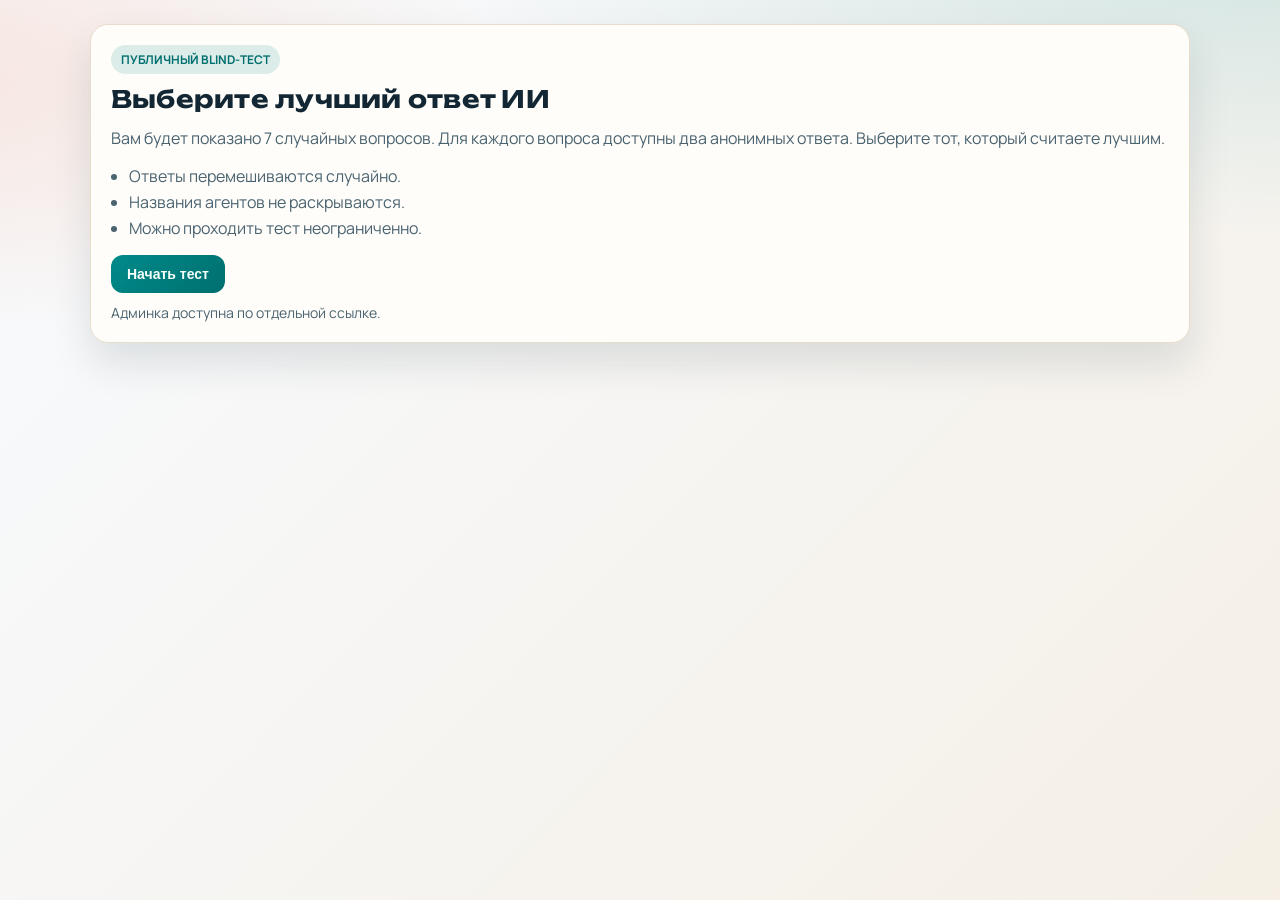
==== index.html @ d0b08a7c "Add files via upload" ====
﻿<!doctype html>
<html lang="ru">
<head>
  <meta charset="UTF-8">
  <meta name="viewport" content="width=device-width, initial-scale=1.0">
  <title>Слепой тест ИИ-агентов</title>
  <link rel="stylesheet" href="assets/styles.css">
  <script src="config.js"></script>
  <script defer src="assets/app.js"></script>
</head>
<body>
  <main class="page-wrap">
    <section class="panel hero" id="screen-intro">
      <p class="badge">Публичный blind-тест</p>
      <h1>Выберите лучший ответ ИИ</h1>
      <p class="lead">
        Вам будет показано 7 случайных вопросов. Для каждого вопроса доступны два анонимных ответа.
        Выберите тот, который считаете лучшим.
      </p>
      <ul class="meta-list">
        <li>Ответы перемешиваются случайно.</li>
        <li>Названия агентов не раскрываются.</li>
        <li>Можно проходить тест неограниченно.</li>
      </ul>
      <button id="start-test-btn" class="btn btn-primary">Начать тест</button>
      <p class="hint">Админка доступна по отдельной ссылке.</p>
    </section>

    <section class="panel hidden" id="screen-question" aria-live="polite">
      <header class="question-head">
        <p id="progress-text" class="progress-text">Вопрос 1 из 7</p>
        <div class="progress-track"><div id="progress-bar" class="progress-bar"></div></div>
      </header>

      <article class="prompt-card">
        <h2>Вопрос</h2>
        <p id="prompt-text"></p>
      </article>

      <section class="answer-grid">
        <article class="answer-card" id="answer-left-card">
          <h3>Вариант 1</h3>
          <div id="answer-left-text" class="answer-text"></div>
          <button class="btn btn-ghost" id="pick-left-btn">Выбрать вариант 1</button>
        </article>

        <article class="answer-card" id="answer-right-card">
          <h3>Вариант 2</h3>
          <div id="answer-right-text" class="answer-text"></div>
          <button class="btn btn-ghost" id="pick-right-btn">Выбрать вариант 2</button>
        </article>
      </section>
    </section>

    <section class="panel hidden" id="screen-finish">
      <p class="badge">Готово</p>
      <h2>Спасибо за прохождение теста</h2>
      <p id="finish-status" class="lead">Результаты сохранены.</p>
      <button id="restart-btn" class="btn btn-primary">Пройти ещё раз</button>
    </section>

    <section class="panel hidden" id="screen-error">
      <p class="badge warning">Ошибка</p>
      <h2>Не удалось загрузить данные</h2>
      <p id="error-text" class="lead"></p>
      <button id="retry-btn" class="btn btn-primary">Повторить</button>
    </section>
  </main>
</body>
</html>
---- assets/styles.css ----
﻿@import url("https://fonts.googleapis.com/css2?family=Manrope:wght@400;600;700;800&family=Unbounded:wght@500;700&display=swap");

:root {
  --bg-1: #f8fbff;
  --bg-2: #f5efe6;
  --panel: #fffdf9;
  --panel-border: #e8ddcb;
  --ink: #122733;
  --muted: #4a6370;
  --brand: #008a8a;
  --brand-dark: #006f6f;
  --accent: #ef6c2e;
  --danger: #a73737;
  --shadow: 0 20px 40px rgba(18, 39, 51, 0.12);
}

* {
  box-sizing: border-box;
}

html,
body {
  margin: 0;
  padding: 0;
  min-height: 100%;
}

body {
  font-family: "Manrope", "Segoe UI", sans-serif;
  color: var(--ink);
  background:
    radial-gradient(1200px 450px at 100% -10%, rgba(0, 138, 138, 0.16), transparent 72%),
    radial-gradient(900px 380px at -10% 8%, rgba(239, 108, 46, 0.16), transparent 70%),
    linear-gradient(135deg, var(--bg-1), var(--bg-2));
}

h1,
h2,
h3 {
  font-family: "Unbounded", "Manrope", sans-serif;
  margin: 0 0 12px;
  letter-spacing: 0.01em;
}

p {
  margin: 0;
}

.page-wrap {
  width: min(1100px, calc(100vw - 32px));
  margin: 24px auto 40px;
  display: grid;
  gap: 16px;
}

.panel {
  background: var(--panel);
  border: 1px solid var(--panel-border);
  border-radius: 18px;
  box-shadow: var(--shadow);
  padding: 20px;
}

.hero {
  animation: rise 0.45s ease both;
}

.badge {
  display: inline-flex;
  align-items: center;
  border-radius: 999px;
  background: rgba(0, 138, 138, 0.14);
  color: var(--brand-dark);
  padding: 6px 10px;
  font-size: 12px;
  font-weight: 700;
  text-transform: uppercase;
  margin-bottom: 10px;
}

.badge.warning {
  background: rgba(167, 55, 55, 0.14);
  color: var(--danger);
}

.lead {
  color: var(--muted);
  line-height: 1.55;
  margin-bottom: 14px;
}

.meta-list {
  margin: 0 0 16px;
  padding-left: 18px;
  color: var(--muted);
  display: grid;
  gap: 4px;
}

.hint {
  margin-top: 10px;
  color: var(--muted);
  font-size: 14px;
}

.btn {
  border: 0;
  border-radius: 12px;
  padding: 11px 16px;
  font-size: 14px;
  font-weight: 700;
  cursor: pointer;
  transition: transform 0.16s ease, opacity 0.16s ease, background 0.16s ease;
}

.btn:hover {
  transform: translateY(-1px);
}

.btn:disabled {
  opacity: 0.65;
  cursor: not-allowed;
  transform: none;
}

.btn-primary {
  background: linear-gradient(135deg, var(--brand), var(--brand-dark));
  color: #f6fffb;
}

.btn-ghost {
  background: rgba(18, 39, 51, 0.06);
  color: var(--ink);
}

.question-head {
  margin-bottom: 12px;
}

.progress-text {
  margin-bottom: 8px;
  color: var(--muted);
}

.progress-track {
  width: 100%;
  height: 8px;
  border-radius: 999px;
  background: rgba(18, 39, 51, 0.12);
  overflow: hidden;
}

.progress-bar {
  height: 100%;
  width: 0;
  background: linear-gradient(90deg, var(--accent), var(--brand));
  transition: width 0.24s ease;
}

.prompt-card {
  border: 1px solid var(--panel-border);
  border-radius: 14px;
  padding: 14px;
  margin-bottom: 14px;
  background: #fff;
}

.answer-grid {
  display: grid;
  gap: 14px;
  grid-template-columns: repeat(2, minmax(0, 1fr));
}

.answer-card {
  border: 1px solid var(--panel-border);
  border-radius: 14px;
  padding: 14px;
  background: #fff;
  display: grid;
  gap: 12px;
  align-content: start;
  min-height: 280px;
}

.answer-text {
  white-space: pre-wrap;
  line-height: 1.55;
  color: #1f3b48;
}

.hidden {
  display: none;
}

.admin-wrap .panel h2,
.admin-wrap .panel h3 {
  margin-top: 0;
}

.tab-row {
  display: flex;
  gap: 8px;
  flex-wrap: wrap;
}

.btn-tab {
  background: rgba(18, 39, 51, 0.08);
  color: var(--ink);
}

.btn-tab.active {
  background: linear-gradient(135deg, var(--accent), #d95f24);
  color: #fff;
}

.form-grid {
  display: grid;
  gap: 12px;
}

.import-panel {
  border: 1px dashed #b8ccd2;
  border-radius: 12px;
  padding: 12px;
  margin-bottom: 14px;
  background: #fcfeff;
}

.import-panel h3 {
  margin-top: 0;
}

label {
  display: grid;
  gap: 6px;
  font-weight: 600;
  color: #173744;
}

.inline-label {
  display: flex;
  align-items: center;
  gap: 8px;
}

input,
textarea {
  width: 100%;
  border: 1px solid #c7d6db;
  border-radius: 10px;
  padding: 10px;
  font-size: 14px;
  font-family: "Manrope", sans-serif;
  color: var(--ink);
  background: #fff;
}

textarea {
  resize: vertical;
}

.button-row,
.filters-row {
  display: flex;
  gap: 8px;
  flex-wrap: wrap;
  align-items: end;
}

.table-wrap {
  overflow-x: auto;
  border: 1px solid var(--panel-border);
  border-radius: 12px;
  margin-top: 12px;
}

table {
  width: 100%;
  border-collapse: collapse;
}

th,
td {
  border-bottom: 1px solid #e6ecef;
  text-align: left;
  padding: 10px;
  font-size: 13px;
  vertical-align: top;
}

th {
  background: #f6fafb;
  color: #264654;
}

tr:hover td {
  background: #fcfdfd;
}

.table-actions {
  display: flex;
  gap: 6px;
}

.small-btn {
  border: 0;
  border-radius: 8px;
  padding: 6px 8px;
  font-size: 12px;
  cursor: pointer;
}

.small-btn.edit {
  background: rgba(0, 138, 138, 0.16);
  color: #0d4f4f;
}

.small-btn.delete {
  background: rgba(167, 55, 55, 0.16);
  color: #772525;
}

.stats-grid {
  display: grid;
  grid-template-columns: repeat(2, minmax(0, 1fr));
  gap: 10px;
}

.stat-box {
  border: 1px solid var(--panel-border);
  border-radius: 12px;
  padding: 12px;
  background: #fff;
}

.stat-label {
  color: var(--muted);
  margin-bottom: 6px;
}

.stat-value {
  font-size: 28px;
  font-weight: 800;
  color: #1a3846;
}

@keyframes rise {
  from {
    opacity: 0;
    transform: translateY(8px);
  }

  to {
    opacity: 1;
    transform: translateY(0);
  }
}

@media (max-width: 860px) {
  .answer-grid {
    grid-template-columns: 1fr;
  }

  .stats-grid {
    grid-template-columns: 1fr;
  }
}
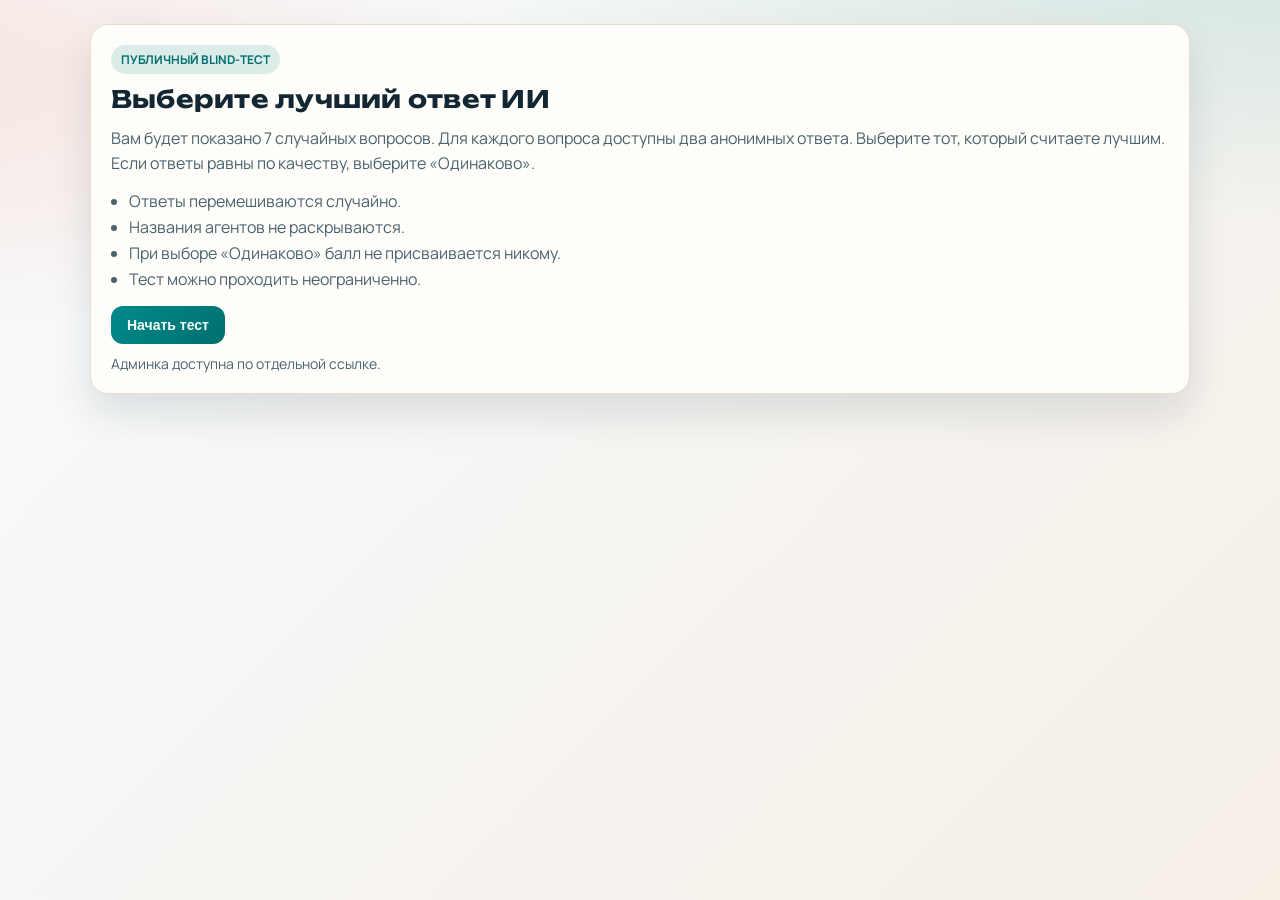
==== commit 92d43b27: "Add files via upload" ====
--- a/index.html
+++ b/index.html
@@ -15,12 +15,13 @@
       <h1>Выберите лучший ответ ИИ</h1>
       <p class="lead">
         Вам будет показано 7 случайных вопросов. Для каждого вопроса доступны два анонимных ответа.
-        Выберите тот, который считаете лучшим.
+        Выберите тот, который считаете лучшим. Если ответы равны по качеству, выберите «Одинаково».
       </p>
       <ul class="meta-list">
         <li>Ответы перемешиваются случайно.</li>
         <li>Названия агентов не раскрываются.</li>
-        <li>Можно проходить тест неограниченно.</li>
+        <li>При выборе «Одинаково» балл не присваивается никому.</li>
+        <li>Тест можно проходить неограниченно.</li>
       </ul>
       <button id="start-test-btn" class="btn btn-primary">Начать тест</button>
       <p class="hint">Админка доступна по отдельной ссылке.</p>
@@ -50,12 +51,17 @@
           <button class="btn btn-ghost" id="pick-right-btn">Выбрать вариант 2</button>
         </article>
       </section>
+
+      <div class="neutral-row">
+        <button class="btn btn-neutral" id="pick-tie-btn">Одинаково</button>
+        <p class="hint">Если ответы равноценны, выберите «Одинаково» — балл не засчитывается.</p>
+      </div>
     </section>
 
     <section class="panel hidden" id="screen-finish">
       <p class="badge">Готово</p>
       <h2>Спасибо за прохождение теста</h2>
-      <p id="finish-status" class="lead">Результаты сохранены.</p>
+      <p id="finish-status" class="lead">Результаты сохранены. Вы можете пройти тест ещё раз.</p>
       <button id="restart-btn" class="btn btn-primary">Пройти ещё раз</button>
     </section>
 
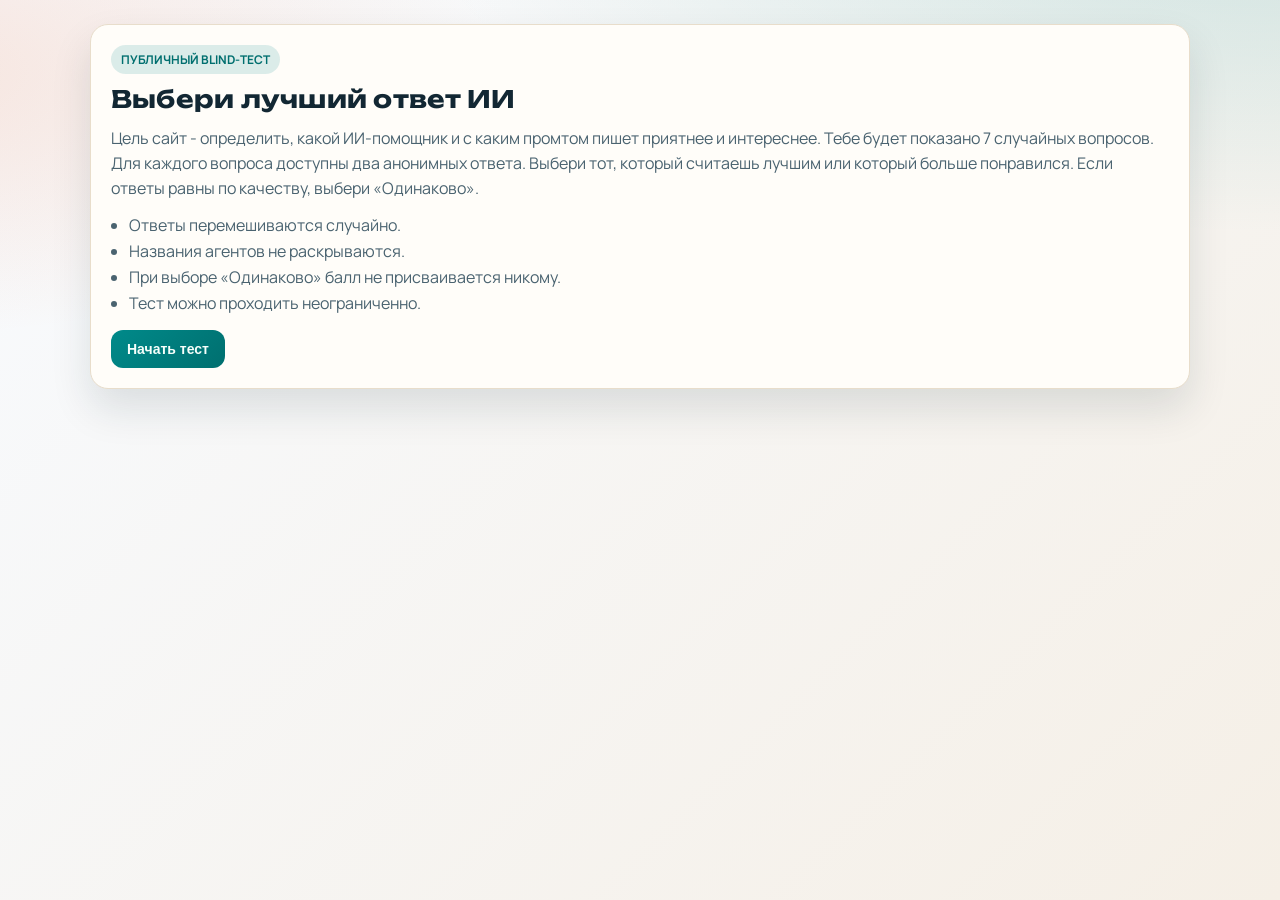
==== commit eac6bf1e: "Update index.html" ====
--- a/index.html
+++ b/index.html
@@ -1,76 +1,75 @@
-﻿<!doctype html>
-<html lang="ru">
-<head>
-  <meta charset="UTF-8">
-  <meta name="viewport" content="width=device-width, initial-scale=1.0">
-  <title>Слепой тест ИИ-агентов</title>
-  <link rel="stylesheet" href="assets/styles.css">
-  <script src="config.js"></script>
-  <script defer src="assets/app.js"></script>
-</head>
-<body>
-  <main class="page-wrap">
-    <section class="panel hero" id="screen-intro">
-      <p class="badge">Публичный blind-тест</p>
-      <h1>Выберите лучший ответ ИИ</h1>
-      <p class="lead">
-        Вам будет показано 7 случайных вопросов. Для каждого вопроса доступны два анонимных ответа.
-        Выберите тот, который считаете лучшим. Если ответы равны по качеству, выберите «Одинаково».
-      </p>
-      <ul class="meta-list">
-        <li>Ответы перемешиваются случайно.</li>
-        <li>Названия агентов не раскрываются.</li>
-        <li>При выборе «Одинаково» балл не присваивается никому.</li>
-        <li>Тест можно проходить неограниченно.</li>
-      </ul>
-      <button id="start-test-btn" class="btn btn-primary">Начать тест</button>
-      <p class="hint">Админка доступна по отдельной ссылке.</p>
-    </section>
-
-    <section class="panel hidden" id="screen-question" aria-live="polite">
-      <header class="question-head">
-        <p id="progress-text" class="progress-text">Вопрос 1 из 7</p>
-        <div class="progress-track"><div id="progress-bar" class="progress-bar"></div></div>
-      </header>
-
-      <article class="prompt-card">
-        <h2>Вопрос</h2>
-        <p id="prompt-text"></p>
-      </article>
-
-      <section class="answer-grid">
-        <article class="answer-card" id="answer-left-card">
-          <h3>Вариант 1</h3>
-          <div id="answer-left-text" class="answer-text"></div>
-          <button class="btn btn-ghost" id="pick-left-btn">Выбрать вариант 1</button>
-        </article>
-
-        <article class="answer-card" id="answer-right-card">
-          <h3>Вариант 2</h3>
-          <div id="answer-right-text" class="answer-text"></div>
-          <button class="btn btn-ghost" id="pick-right-btn">Выбрать вариант 2</button>
-        </article>
-      </section>
-
-      <div class="neutral-row">
-        <button class="btn btn-neutral" id="pick-tie-btn">Одинаково</button>
-        <p class="hint">Если ответы равноценны, выберите «Одинаково» — балл не засчитывается.</p>
-      </div>
-    </section>
-
-    <section class="panel hidden" id="screen-finish">
-      <p class="badge">Готово</p>
-      <h2>Спасибо за прохождение теста</h2>
-      <p id="finish-status" class="lead">Результаты сохранены. Вы можете пройти тест ещё раз.</p>
-      <button id="restart-btn" class="btn btn-primary">Пройти ещё раз</button>
-    </section>
-
-    <section class="panel hidden" id="screen-error">
-      <p class="badge warning">Ошибка</p>
-      <h2>Не удалось загрузить данные</h2>
-      <p id="error-text" class="lead"></p>
-      <button id="retry-btn" class="btn btn-primary">Повторить</button>
-    </section>
-  </main>
-</body>
+﻿<!doctype html>
+<html lang="ru">
+<head>
+  <meta charset="UTF-8">
+  <meta name="viewport" content="width=device-width, initial-scale=1.0">
+  <title>Слепой тест ИИ-агентов</title>
+  <link rel="stylesheet" href="assets/styles.css">
+  <script src="config.js"></script>
+  <script defer src="assets/app.js"></script>
+</head>
+<body>
+  <main class="page-wrap">
+    <section class="panel hero" id="screen-intro">
+      <p class="badge">Публичный blind-тест</p>
+      <h1>Выбери лучший ответ ИИ</h1>
+      <p class="lead">
+        Цель сайт - определить, какой ИИ-помощник и с каким промтом пишет приятнее и интереснее. Тебе будет показано 7 случайных вопросов. Для каждого вопроса доступны два анонимных ответа.
+        Выбери тот, который считаешь лучшим или который больше понравился. Если ответы равны по качеству, выбери «Одинаково».
+      </p>
+      <ul class="meta-list">
+        <li>Ответы перемешиваются случайно.</li>
+        <li>Названия агентов не раскрываются.</li>
+        <li>При выборе «Одинаково» балл не присваивается никому.</li>
+        <li>Тест можно проходить неограниченно.</li>
+      </ul>
+      <button id="start-test-btn" class="btn btn-primary">Начать тест</button>
+    </section>
+
+    <section class="panel hidden" id="screen-question" aria-live="polite">
+      <header class="question-head">
+        <p id="progress-text" class="progress-text">Вопрос 1 из 7</p>
+        <div class="progress-track"><div id="progress-bar" class="progress-bar"></div></div>
+      </header>
+
+      <article class="prompt-card">
+        <h2>Вопрос</h2>
+        <p id="prompt-text"></p>
+      </article>
+
+      <section class="answer-grid">
+        <article class="answer-card" id="answer-left-card">
+          <h3>Вариант 1</h3>
+          <div id="answer-left-text" class="answer-text"></div>
+          <button class="btn btn-ghost" id="pick-left-btn">Выбрать вариант 1</button>
+        </article>
+
+        <article class="answer-card" id="answer-right-card">
+          <h3>Вариант 2</h3>
+          <div id="answer-right-text" class="answer-text"></div>
+          <button class="btn btn-ghost" id="pick-right-btn">Выбрать вариант 2</button>
+        </article>
+      </section>
+
+      <div class="neutral-row">
+        <button class="btn btn-neutral" id="pick-tie-btn">Одинаково</button>
+        <p class="hint">Если ответы равноценны, выберите «Одинаково» — балл не засчитывается.</p>
+      </div>
+    </section>
+
+    <section class="panel hidden" id="screen-finish">
+      <p class="badge">Готово</p>
+      <h2>Спасибо за прохождение теста</h2>
+      <p id="finish-status" class="lead">Результаты сохранены. Вы можете пройти тест ещё раз.</p>
+      <button id="restart-btn" class="btn btn-primary">Пройти ещё раз</button>
+    </section>
+
+    <section class="panel hidden" id="screen-error">
+      <p class="badge warning">Ошибка</p>
+      <h2>Не удалось загрузить данные</h2>
+      <p id="error-text" class="lead"></p>
+      <button id="retry-btn" class="btn btn-primary">Повторить</button>
+    </section>
+  </main>
+</body>
 </html>
--- a/assets/styles.css
+++ b/assets/styles.css
@@ -133,6 +133,11 @@
   color: var(--ink);
 }
 
+.btn-neutral {
+  background: rgba(239, 108, 46, 0.16);
+  color: #7b3b1c;
+}
+
 .question-head {
   margin-bottom: 12px;
 }
@@ -186,6 +191,13 @@
   white-space: pre-wrap;
   line-height: 1.55;
   color: #1f3b48;
+}
+
+.neutral-row {
+  display: grid;
+  justify-items: center;
+  gap: 8px;
+  margin-top: 12px;
 }
 
 .hidden {
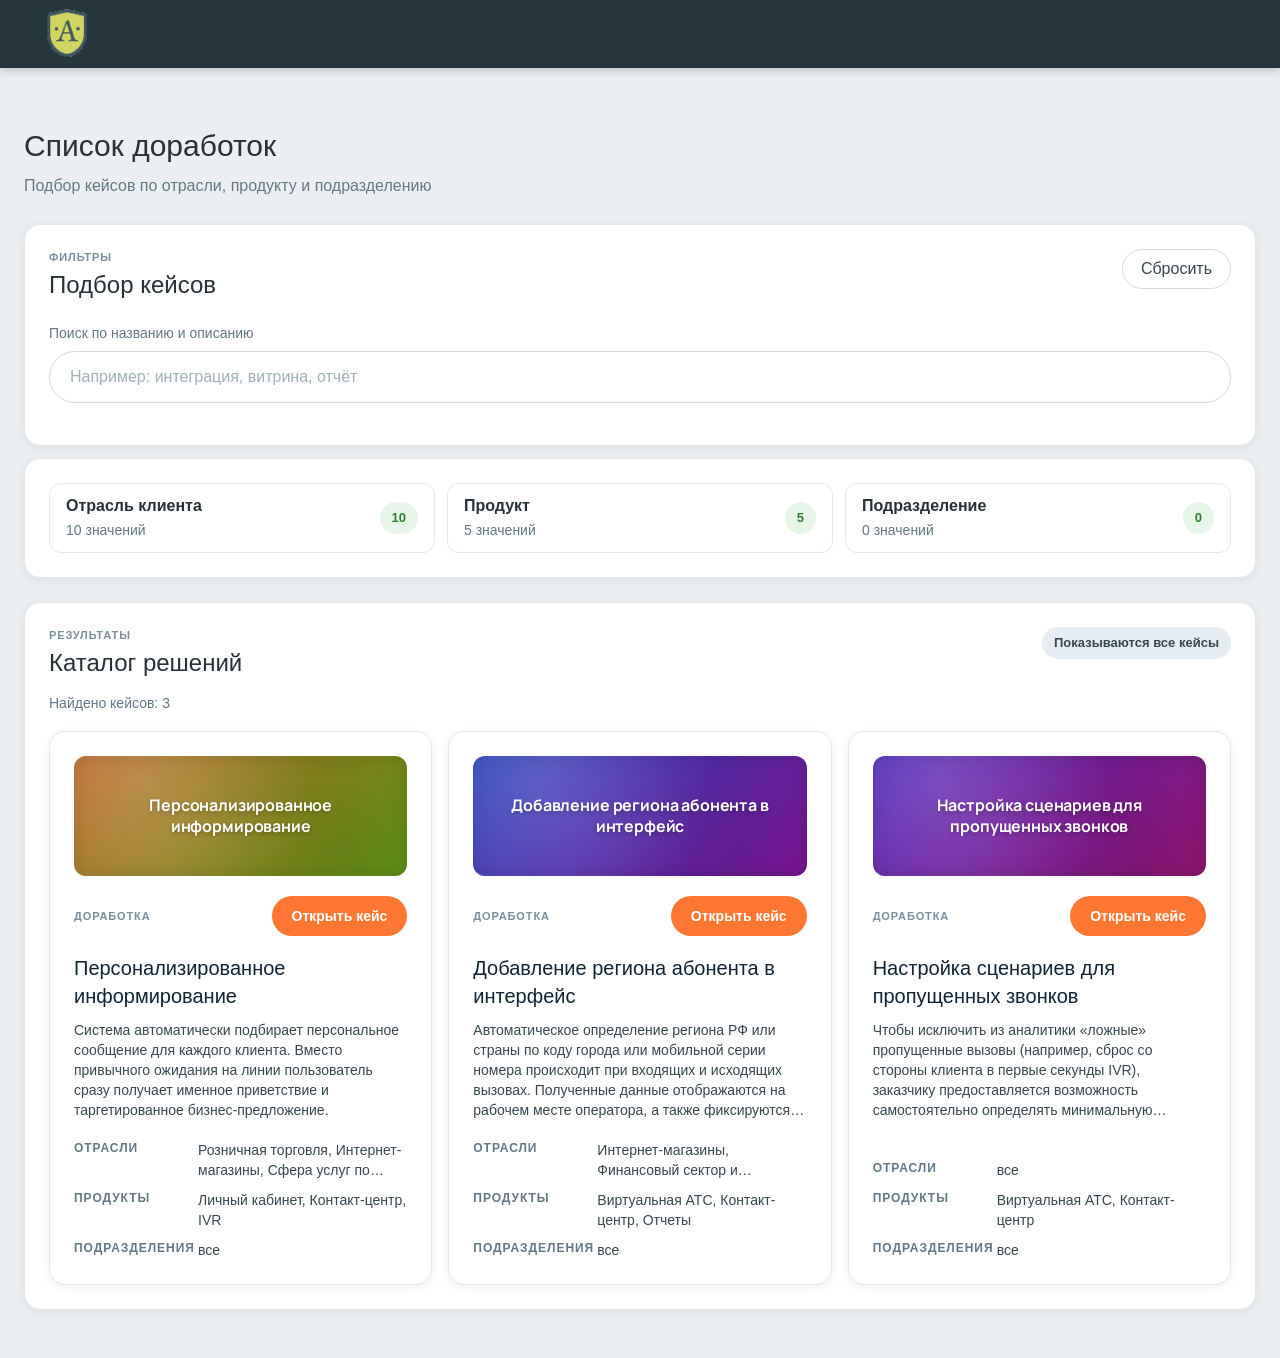
==== commit aec66450: "Add files via upload" ====
--- a/index.html
+++ b/index.html
@@ -1,75 +1,106 @@
-﻿<!doctype html>
-<html lang="ru">
-<head>
-  <meta charset="UTF-8">
-  <meta name="viewport" content="width=device-width, initial-scale=1.0">
-  <title>Слепой тест ИИ-агентов</title>
-  <link rel="stylesheet" href="assets/styles.css">
-  <script src="config.js"></script>
-  <script defer src="assets/app.js"></script>
-</head>
-<body>
-  <main class="page-wrap">
-    <section class="panel hero" id="screen-intro">
-      <p class="badge">Публичный blind-тест</p>
-      <h1>Выбери лучший ответ ИИ</h1>
-      <p class="lead">
-        Цель сайт - определить, какой ИИ-помощник и с каким промтом пишет приятнее и интереснее. Тебе будет показано 7 случайных вопросов. Для каждого вопроса доступны два анонимных ответа.
-        Выбери тот, который считаешь лучшим или который больше понравился. Если ответы равны по качеству, выбери «Одинаково».
-      </p>
-      <ul class="meta-list">
-        <li>Ответы перемешиваются случайно.</li>
-        <li>Названия агентов не раскрываются.</li>
-        <li>При выборе «Одинаково» балл не присваивается никому.</li>
-        <li>Тест можно проходить неограниченно.</li>
-      </ul>
-      <button id="start-test-btn" class="btn btn-primary">Начать тест</button>
-    </section>
-
-    <section class="panel hidden" id="screen-question" aria-live="polite">
-      <header class="question-head">
-        <p id="progress-text" class="progress-text">Вопрос 1 из 7</p>
-        <div class="progress-track"><div id="progress-bar" class="progress-bar"></div></div>
-      </header>
-
-      <article class="prompt-card">
-        <h2>Вопрос</h2>
-        <p id="prompt-text"></p>
-      </article>
-
-      <section class="answer-grid">
-        <article class="answer-card" id="answer-left-card">
-          <h3>Вариант 1</h3>
-          <div id="answer-left-text" class="answer-text"></div>
-          <button class="btn btn-ghost" id="pick-left-btn">Выбрать вариант 1</button>
-        </article>
-
-        <article class="answer-card" id="answer-right-card">
-          <h3>Вариант 2</h3>
-          <div id="answer-right-text" class="answer-text"></div>
-          <button class="btn btn-ghost" id="pick-right-btn">Выбрать вариант 2</button>
-        </article>
-      </section>
-
-      <div class="neutral-row">
-        <button class="btn btn-neutral" id="pick-tie-btn">Одинаково</button>
-        <p class="hint">Если ответы равноценны, выберите «Одинаково» — балл не засчитывается.</p>
-      </div>
-    </section>
-
-    <section class="panel hidden" id="screen-finish">
-      <p class="badge">Готово</p>
-      <h2>Спасибо за прохождение теста</h2>
-      <p id="finish-status" class="lead">Результаты сохранены. Вы можете пройти тест ещё раз.</p>
-      <button id="restart-btn" class="btn btn-primary">Пройти ещё раз</button>
-    </section>
-
-    <section class="panel hidden" id="screen-error">
-      <p class="badge warning">Ошибка</p>
-      <h2>Не удалось загрузить данные</h2>
-      <p id="error-text" class="lead"></p>
-      <button id="retry-btn" class="btn btn-primary">Повторить</button>
-    </section>
-  </main>
-</body>
-</html>
+<!DOCTYPE html>
+<html lang="ru">
+<head>
+  <meta charset="UTF-8">
+  <meta name="viewport" content="width=device-width, initial-scale=1.0">
+  <title>Дашборд кейсов доработок</title>
+  <meta
+    name="description"
+    content="Одностраничный каталог кейсов доработок с фильтрами по отрасли, продукту и подразделению."
+  >
+  <link rel="preconnect" href="https://fonts.googleapis.com">
+  <link rel="preconnect" href="https://fonts.gstatic.com" crossorigin>
+  <link
+    href="https://fonts.googleapis.com/css2?family=Manrope:wght@400;500;600;700;800&display=swap"
+    rel="stylesheet"
+  >
+  <link rel="stylesheet" href="styles.css">
+</head>
+<body>
+  <div class="lk-shell">
+    <header class="topbar">
+      <div class="logo-mark" aria-label="Mango Academy">
+        <img src="./assets/mango-academy-mark.png" alt="Mango Academy">
+      </div>
+    </header>
+
+    <div class="workspace">
+      <main class="page-shell">
+        <section class="content-header">
+          <div>
+            <h1>Список доработок</h1>
+            <p>Подбор кейсов по отрасли, продукту и подразделению</p>
+          </div>
+        </section>
+
+        <section class="filters-panel">
+          <div class="panel-heading">
+            <div>
+              <p class="panel-heading__eyebrow">Фильтры</p>
+              <h2>Подбор кейсов</h2>
+            </div>
+            <button class="ghost-button" id="reset-filters" type="button">Сбросить</button>
+          </div>
+
+          <label class="search-box" for="search-input">
+            <span class="search-box__label">Поиск по названию и описанию</span>
+            <input
+              id="search-input"
+              type="search"
+              placeholder="Например: интеграция, витрина, отчёт"
+              autocomplete="off"
+            >
+          </label>
+        </section>
+
+        <section class="filter-groups-shell filters-panel--top" aria-label="Фильтры">
+          <div class="filter-groups" id="filter-groups"></div>
+        </section>
+
+        <section class="results-panel">
+          <div class="results-toolbar">
+            <div>
+              <p class="panel-heading__eyebrow">Результаты</p>
+              <h2>Каталог решений</h2>
+            </div>
+            <div class="active-filters" id="active-filters"></div>
+          </div>
+
+          <div class="results-state" id="results-state">Загружаю кейсы…</div>
+          <div class="cards-grid" id="cards-grid" aria-live="polite"></div>
+        </section>
+      </main>
+    </div>
+  </div>
+
+  <template id="case-card-template">
+    <article class="case-card">
+      <div class="case-card__body">
+        <div class="case-card__visual" aria-hidden="true"></div>
+        <div class="case-card__topline">
+          <p class="case-card__eyebrow">Доработка</p>
+          <a class="case-card__link" target="_blank" rel="noopener noreferrer">Открыть кейс</a>
+        </div>
+        <h3 class="case-card__title"></h3>
+        <p class="case-card__description"></p>
+        <div class="meta-block">
+          <div class="meta-group">
+            <span class="meta-group__label">Отрасли</span>
+            <p class="meta-group__value" data-field="industries"></p>
+          </div>
+          <div class="meta-group">
+            <span class="meta-group__label">Продукты</span>
+            <p class="meta-group__value" data-field="products"></p>
+          </div>
+          <div class="meta-group">
+            <span class="meta-group__label">Подразделения</span>
+            <p class="meta-group__value" data-field="divisions"></p>
+          </div>
+        </div>
+      </div>
+    </article>
+  </template>
+
+  <script src="app.js" defer></script>
+</body>
+</html>
--- a/styles.css
+++ b/styles.css
@@ -0,0 +1,873 @@
+:root {
+  --bg: #eceff1;
+  --header: #26363d;
+  --surface: #ffffff;
+  --surface-soft: #f5f7f8;
+  --surface-selected: #e5edf3;
+  --border: #d3dae0;
+  --border-light: #e4e8eb;
+  --text: #263238;
+  --muted: #627884;
+  --icon: #37474f;
+  --primary: #43a047;
+  --primary-hover: #388e3c;
+  --accent: #ff7733;
+  --accent-hover: #ff9966;
+  --info: #1e88e5;
+  --radius-lg: 16px;
+  --radius-md: 12px;
+  --radius-sm: 6px;
+  --shadow-card: 0 2px 8px rgba(38, 50, 56, 0.08);
+  --shadow-card-hover: 0 6px 14px rgba(38, 50, 56, 0.18);
+  --topbar-height: 68px;
+  --container: 1240px;
+}
+
+*,
+*::before,
+*::after {
+  box-sizing: border-box;
+}
+
+html {
+  font-size: 16px;
+}
+
+body {
+  margin: 0;
+  min-height: 100vh;
+  font-family: Roboto, Arial, sans-serif;
+  color: var(--text);
+  background: var(--bg);
+}
+
+a {
+  color: inherit;
+}
+
+button,
+input {
+  font: inherit;
+}
+
+.lk-shell {
+  min-height: 100vh;
+}
+
+.topbar {
+  position: relative;
+  z-index: 40;
+  display: flex;
+  align-items: center;
+  min-height: var(--topbar-height);
+  padding: 0 44px;
+  background: var(--header);
+  color: #ffffff;
+  box-shadow: 0 2px 8px rgba(55, 71, 79, 0.3);
+}
+
+.logo-mark {
+  display: inline-flex;
+  align-items: center;
+  min-width: 0;
+}
+
+.logo-mark img {
+  display: block;
+  width: 46px;
+  height: auto;
+  max-height: 50px;
+  object-fit: contain;
+}
+
+.workspace {
+  min-height: calc(100vh - var(--topbar-height));
+}
+
+.nav-icon {
+  position: relative;
+  width: 18px;
+  height: 18px;
+  flex: 0 0 auto;
+  color: var(--icon);
+}
+
+.nav-icon::before,
+.nav-icon::after {
+  content: "";
+  position: absolute;
+  display: block;
+}
+
+.nav-icon--home::before {
+  inset: 7px 3px 2px;
+  background: currentColor;
+  border-radius: 2px;
+}
+
+.nav-icon--home::after {
+  left: 2px;
+  top: 2px;
+  width: 14px;
+  height: 14px;
+  border-left: 8px solid transparent;
+  border-right: 8px solid transparent;
+  border-bottom: 9px solid currentColor;
+  transform: scaleX(0.78);
+}
+
+.nav-icon--grid::before {
+  inset: 2px;
+  border: 2px solid currentColor;
+  border-radius: 2px;
+  box-shadow: inset 5px 0 0 rgba(55, 71, 79, 0.18), inset -5px 0 0 rgba(55, 71, 79, 0.18);
+}
+
+.nav-icon--phone::before {
+  inset: 1px 5px;
+  border: 2px solid currentColor;
+  border-radius: 4px;
+}
+
+.nav-icon--phone::after {
+  left: 8px;
+  bottom: 4px;
+  width: 2px;
+  height: 2px;
+  border-radius: 50%;
+  background: currentColor;
+}
+
+.nav-icon--link::before {
+  left: 1px;
+  top: 7px;
+  width: 16px;
+  height: 4px;
+  border-radius: 6px;
+  border: 2px solid currentColor;
+  transform: rotate(-35deg);
+}
+
+.nav-icon--chart::before {
+  left: 2px;
+  bottom: 2px;
+  width: 3px;
+  height: 7px;
+  background: currentColor;
+  box-shadow: 6px -4px 0 currentColor, 12px -9px 0 currentColor;
+}
+
+.nav-icon--dialog::before {
+  inset: 3px 2px 5px;
+  background: currentColor;
+  border-radius: 4px;
+}
+
+.nav-icon--dialog::after {
+  left: 5px;
+  bottom: 2px;
+  border-top: 5px solid currentColor;
+  border-right: 5px solid transparent;
+}
+
+.nav-icon--users::before {
+  left: 2px;
+  top: 2px;
+  width: 6px;
+  height: 6px;
+  border-radius: 50%;
+  background: currentColor;
+  box-shadow: 8px 0 0 currentColor;
+}
+
+.nav-icon--users::after {
+  left: 0;
+  bottom: 2px;
+  width: 18px;
+  height: 7px;
+  border-radius: 10px 10px 2px 2px;
+  background: currentColor;
+}
+
+.nav-icon--wallet::before {
+  inset: 3px 1px;
+  border: 2px solid currentColor;
+  border-radius: 3px;
+}
+
+.nav-icon--wallet::after {
+  right: 2px;
+  top: 7px;
+  width: 6px;
+  height: 5px;
+  border-radius: 3px 0 0 3px;
+  background: currentColor;
+}
+
+.nav-icon--settings::before {
+  inset: 3px;
+  border: 4px solid currentColor;
+  border-radius: 50%;
+}
+
+.nav-icon--settings::after {
+  left: 8px;
+  top: 0;
+  width: 2px;
+  height: 18px;
+  background: currentColor;
+  box-shadow: -6px 6px 0 -1px currentColor, 6px -6px 0 -1px currentColor;
+  transform: rotate(45deg);
+}
+
+.page-shell {
+  width: min(calc(100% - 48px), var(--container));
+  margin: 0 auto;
+  padding: 26px 0 48px;
+}
+
+.content-header {
+  min-height: 116px;
+  padding: 34px 0 26px;
+}
+
+.content-header h1 {
+  margin: 0;
+  font-size: 30px;
+  line-height: 36px;
+  font-weight: 400;
+  color: #263238;
+}
+
+.content-header p {
+  margin: 10px 0 0;
+  color: var(--muted);
+  font-size: 16px;
+  line-height: 24px;
+}
+
+.tabs-strip {
+  display: flex;
+  align-items: center;
+  min-height: 64px;
+  margin-bottom: 24px;
+  padding: 0 12px;
+  border-radius: 4px;
+  background: var(--surface);
+}
+
+.tabs-strip__tab {
+  display: inline-flex;
+  align-items: center;
+  min-height: 48px;
+  padding: 0 16px;
+  border-radius: 8px;
+  color: var(--text);
+  font-size: 14px;
+}
+
+.tabs-strip__tab--active {
+  background: var(--surface-soft);
+}
+
+.filters-panel,
+.filter-groups-shell,
+.results-panel {
+  border: 1px solid var(--border-light);
+  border-radius: var(--radius-lg);
+  background: var(--surface);
+  box-shadow: var(--shadow-card);
+}
+
+.filters-panel,
+.filter-groups-shell,
+.results-panel {
+  padding: 24px;
+}
+
+.filters-panel--top {
+  position: sticky;
+  top: 0;
+  z-index: 20;
+}
+
+.filter-groups-shell {
+  margin-top: 12px;
+}
+
+.panel-heading,
+.results-toolbar {
+  display: flex;
+  align-items: flex-start;
+  justify-content: space-between;
+  gap: 16px;
+}
+
+.panel-heading__eyebrow,
+.case-card__eyebrow {
+  margin: 0;
+  text-transform: uppercase;
+  letter-spacing: 0.08em;
+  font-size: 11px;
+  line-height: 16px;
+  font-weight: 700;
+  color: #78909c;
+}
+
+.panel-heading h2,
+.results-toolbar h2 {
+  margin: 4px 0 0;
+  font-size: 24px;
+  line-height: 32px;
+  font-weight: 500;
+  color: #263238;
+}
+
+.ghost-button {
+  min-height: 40px;
+  border: 1px solid var(--border);
+  border-radius: 24px;
+  background: #ffffff;
+  color: #37474f;
+  padding: 8px 18px;
+  cursor: pointer;
+  transition: background 0.18s ease, border-color 0.18s ease;
+}
+
+.ghost-button:hover,
+.ghost-button:focus-visible {
+  background: var(--surface-soft);
+  border-color: #a0b1b9;
+}
+
+.search-box {
+  display: flex;
+  flex-direction: column;
+  gap: 8px;
+  margin: 22px 0 18px;
+}
+
+.search-box__label {
+  font-size: 14px;
+  line-height: 20px;
+  color: var(--muted);
+}
+
+.search-box input {
+  width: 100%;
+  min-height: 52px;
+  border: 1px solid var(--border);
+  border-radius: 28px;
+  background: #ffffff;
+  padding: 0 20px;
+  color: var(--text);
+  font-size: 16px;
+}
+
+.search-box input::placeholder {
+  color: #a0b1b9;
+}
+
+.search-box input:focus-visible {
+  outline: none;
+  border-color: var(--primary);
+  box-shadow: 0 0 0 3px rgba(67, 160, 71, 0.18);
+}
+
+.filter-groups {
+  display: grid;
+  grid-template-columns: repeat(3, minmax(0, 1fr));
+  gap: 12px;
+}
+
+.filter-group {
+  position: relative;
+  border: 1px solid var(--border-light);
+  border-radius: var(--radius-md);
+  background: #ffffff;
+}
+
+.filter-group[open] {
+  z-index: 25;
+  box-shadow: var(--shadow-card-hover);
+}
+
+.filter-group summary {
+  display: flex;
+  align-items: center;
+  justify-content: space-between;
+  gap: 12px;
+  min-height: 64px;
+  padding: 12px 16px;
+  list-style: none;
+  cursor: pointer;
+}
+
+.filter-group summary::-webkit-details-marker {
+  display: none;
+}
+
+.filter-group__meta {
+  display: flex;
+  flex-direction: column;
+  gap: 4px;
+  min-width: 0;
+}
+
+.filter-group__label {
+  font-size: 16px;
+  line-height: 20px;
+  font-weight: 700;
+}
+
+.filter-group__status {
+  color: var(--muted);
+  font-size: 14px;
+  line-height: 20px;
+  white-space: nowrap;
+  overflow: hidden;
+  text-overflow: ellipsis;
+}
+
+.filter-group__body {
+  display: grid;
+  gap: 12px;
+  position: absolute;
+  top: calc(100% + 8px);
+  left: 0;
+  right: 0;
+  padding: 16px;
+  border: 1px solid var(--border-light);
+  border-radius: var(--radius-md);
+  background: #ffffff;
+  box-shadow: var(--shadow-card-hover);
+}
+
+.filter-actions {
+  display: flex;
+  gap: 8px;
+  flex-wrap: wrap;
+}
+
+.filter-action {
+  min-height: 34px;
+  border: 0;
+  border-radius: 18px;
+  padding: 6px 12px;
+  cursor: pointer;
+  background: #edf1f3;
+  color: #37474f;
+}
+
+.filter-action:hover {
+  background: #e0e7eb;
+}
+
+.checkbox-list {
+  display: grid;
+  gap: 8px;
+  max-height: 260px;
+  overflow: auto;
+  padding-right: 4px;
+}
+
+.checkbox-item {
+  display: flex;
+  align-items: flex-start;
+  gap: 10px;
+  padding: 10px 12px;
+  border-radius: 10px;
+  background: var(--surface-soft);
+}
+
+.checkbox-item input {
+  accent-color: var(--primary);
+  margin-top: 2px;
+}
+
+.checkbox-item__text {
+  display: flex;
+  flex-direction: column;
+  gap: 2px;
+}
+
+.checkbox-item__label {
+  font-size: 14px;
+  line-height: 20px;
+}
+
+.checkbox-item__hint {
+  font-size: 12px;
+  line-height: 16px;
+  color: var(--muted);
+}
+
+.results-panel {
+  margin-top: 24px;
+}
+
+.results-toolbar {
+  margin-bottom: 14px;
+}
+
+.active-filters {
+  display: flex;
+  flex-wrap: wrap;
+  justify-content: flex-end;
+  gap: 8px;
+}
+
+.results-state {
+  margin-bottom: 18px;
+  color: var(--muted);
+  font-size: 14px;
+  line-height: 20px;
+}
+
+.cards-grid {
+  display: grid;
+  gap: 16px;
+  grid-template-columns: repeat(auto-fit, minmax(300px, 1fr));
+}
+
+.case-card {
+  min-height: 360px;
+  border: 1px solid var(--border-light);
+  border-radius: var(--radius-lg);
+  background: #ffffff;
+  box-shadow: var(--shadow-card);
+  overflow: hidden;
+  transition: transform 0.18s ease, box-shadow 0.18s ease;
+}
+
+.case-card:hover {
+  transform: translateY(-2px);
+  box-shadow: var(--shadow-card-hover);
+}
+
+.case-card__body {
+  display: flex;
+  flex-direction: column;
+  min-height: 100%;
+  padding: 24px;
+}
+
+.case-card__visual {
+  display: flex;
+  align-items: center;
+  justify-content: center;
+  min-height: 120px;
+  margin-bottom: 20px;
+  border-radius: var(--radius-md);
+  padding: 16px;
+  text-align: center;
+  color: #ffffff;
+  font-weight: 700;
+  font-size: 16px;
+  line-height: 1.3;
+  text-shadow: 0 2px 4px rgba(0, 0, 0, 0.25);
+  position: relative;
+  overflow: hidden;
+  box-shadow: inset 0 0 20px rgba(0, 0, 0, 0.15);
+}
+
+.case-card__visual::before {
+  content: "";
+  position: absolute;
+  inset: 0;
+  background: radial-gradient(circle at 20% 20%, rgba(255, 255, 255, 0.18) 0%, transparent 60%),
+              radial-gradient(circle at 80% 80%, rgba(0, 0, 0, 0.12) 0%, transparent 60%);
+  z-index: 1;
+}
+
+.case-card__visual-text {
+  position: relative;
+  z-index: 2;
+  display: -webkit-box;
+  -webkit-line-clamp: 3;
+  -webkit-box-orient: vertical;
+  overflow: hidden;
+  font-family: 'Manrope', sans-serif;
+  letter-spacing: -0.01em;
+}
+
+.case-card__topline {
+  display: flex;
+  align-items: center;
+  justify-content: space-between;
+  gap: 16px;
+}
+
+.case-card__link {
+  display: inline-flex;
+  align-items: center;
+  justify-content: center;
+  min-height: 40px;
+  padding: 0 20px;
+  border-radius: 20px;
+  text-decoration: none;
+  background: var(--accent);
+  color: #ffffff;
+  font-size: 14px;
+  line-height: 20px;
+  font-weight: 700;
+  white-space: nowrap;
+}
+
+.case-card__link:hover {
+  background: var(--accent-hover);
+}
+
+.case-card__title {
+  margin: 18px 0 10px;
+  font-size: 20px;
+  line-height: 28px;
+  font-weight: 400;
+  color: #102433;
+}
+
+.case-card__description {
+  margin: 0 0 20px;
+  color: #37474f;
+  font-size: 14px;
+  line-height: 20px;
+  display: -webkit-box;
+  -webkit-line-clamp: 5;
+  -webkit-box-orient: vertical;
+  overflow: hidden;
+}
+
+.meta-block {
+  display: grid;
+  gap: 10px;
+  margin-top: auto;
+}
+
+.meta-group {
+  display: grid;
+  gap: 12px;
+  grid-template-columns: 112px minmax(0, 1fr);
+  align-items: start;
+}
+
+.meta-group__label {
+  font-size: 12px;
+  line-height: 16px;
+  font-weight: 700;
+  color: var(--muted);
+  text-transform: uppercase;
+  letter-spacing: 0.08em;
+}
+
+.meta-group__value {
+  margin: 0;
+  color: #37474f;
+  font-size: 14px;
+  line-height: 20px;
+  display: -webkit-box;
+  -webkit-line-clamp: 2;
+  -webkit-box-orient: vertical;
+  overflow: hidden;
+}
+
+.chip {
+  display: inline-flex;
+  align-items: center;
+  min-height: 32px;
+  padding: 0 12px;
+  border-radius: 18px;
+  background: var(--surface-selected);
+  color: #37474f;
+  font-size: 13px;
+  line-height: 18px;
+  font-weight: 700;
+}
+
+.filter-group summary .chip {
+  background: #e8f5e9;
+  color: #2e7d32;
+}
+
+.empty-state {
+  padding: 28px;
+  border-radius: var(--radius-md);
+  background: var(--surface-soft);
+  border: 1px dashed var(--border);
+  color: var(--muted);
+}
+
+.workflow-panel {
+  margin-top: 18px;
+  padding: 20px;
+  border-radius: var(--radius-md);
+  border: 1px solid var(--border-light);
+  background: #ffffff;
+}
+
+.workflow-list {
+  margin: 0;
+  padding-left: 20px;
+  color: var(--text);
+  line-height: 1.6;
+}
+
+.workflow-list li + li {
+  margin-top: 10px;
+}
+
+.workflow-panel--admin {
+  margin-top: 0;
+}
+
+.admin-summary {
+  display: grid;
+  grid-template-columns: repeat(2, minmax(0, 1fr));
+  gap: 16px;
+  margin-bottom: 24px;
+}
+
+.stat-card {
+  display: grid;
+  gap: 8px;
+  padding: 18px;
+  border: 1px solid var(--border-light);
+  border-radius: var(--radius-md);
+  background: #ffffff;
+  box-shadow: var(--shadow-card);
+}
+
+.stat-card__label {
+  color: var(--muted);
+  font-size: 12px;
+  line-height: 16px;
+  text-transform: uppercase;
+  letter-spacing: 0.08em;
+  font-weight: 700;
+}
+
+.stat-card__note {
+  color: var(--text);
+  font-size: 16px;
+  line-height: 22px;
+}
+
+.admin-layout {
+  display: grid;
+  grid-template-columns: minmax(0, 1.15fr) minmax(300px, 0.85fr);
+  gap: 20px;
+}
+
+.admin-card {
+  display: grid;
+  align-content: start;
+  gap: 20px;
+}
+
+.admin-tags {
+  display: flex;
+  flex-wrap: wrap;
+  gap: 10px;
+}
+
+.admin-command-list {
+  display: grid;
+  gap: 14px;
+}
+
+.admin-command {
+  display: grid;
+  gap: 8px;
+  padding: 16px;
+  border-radius: var(--radius-md);
+  background: var(--surface-soft);
+  border: 1px solid var(--border-light);
+}
+
+.admin-command code,
+.workflow-list code,
+.stat-card code {
+  font-family: ui-monospace, SFMono-Regular, Menlo, Consolas, monospace;
+  font-size: 0.94rem;
+  padding: 2px 6px;
+  border-radius: 6px;
+  background: #edf1f3;
+}
+
+@media (max-width: 1180px) {
+  .cards-grid {
+    grid-template-columns: repeat(auto-fit, minmax(280px, 1fr));
+  }
+}
+
+@media (max-width: 980px) {
+  .filter-groups,
+  .admin-layout,
+  .admin-summary {
+    grid-template-columns: 1fr;
+  }
+
+  .filters-panel--top {
+    position: static;
+  }
+}
+
+@media (max-width: 720px) {
+  .topbar {
+    min-height: 60px;
+    padding: 0 20px;
+  }
+
+  .logo-mark img {
+    width: 42px;
+    max-height: 44px;
+  }
+
+  .page-shell {
+    width: min(calc(100% - 24px), var(--container));
+    padding-top: 16px;
+  }
+
+  .content-header {
+    min-height: 0;
+    padding: 18px 0;
+  }
+
+  .content-header h1 {
+    font-size: 26px;
+    line-height: 32px;
+  }
+
+  .filters-panel,
+  .filter-groups-shell,
+  .results-panel {
+    padding: 18px;
+  }
+
+  .case-card__topline,
+  .panel-heading,
+  .results-toolbar {
+    flex-direction: column;
+    align-items: stretch;
+  }
+
+  .active-filters {
+    justify-content: flex-start;
+  }
+
+  .cards-grid {
+    grid-template-columns: 1fr;
+  }
+
+  .case-card {
+    min-height: 0;
+  }
+
+  .case-card__link {
+    width: 100%;
+  }
+
+  .meta-group {
+    grid-template-columns: 1fr;
+    gap: 4px;
+  }
+}
